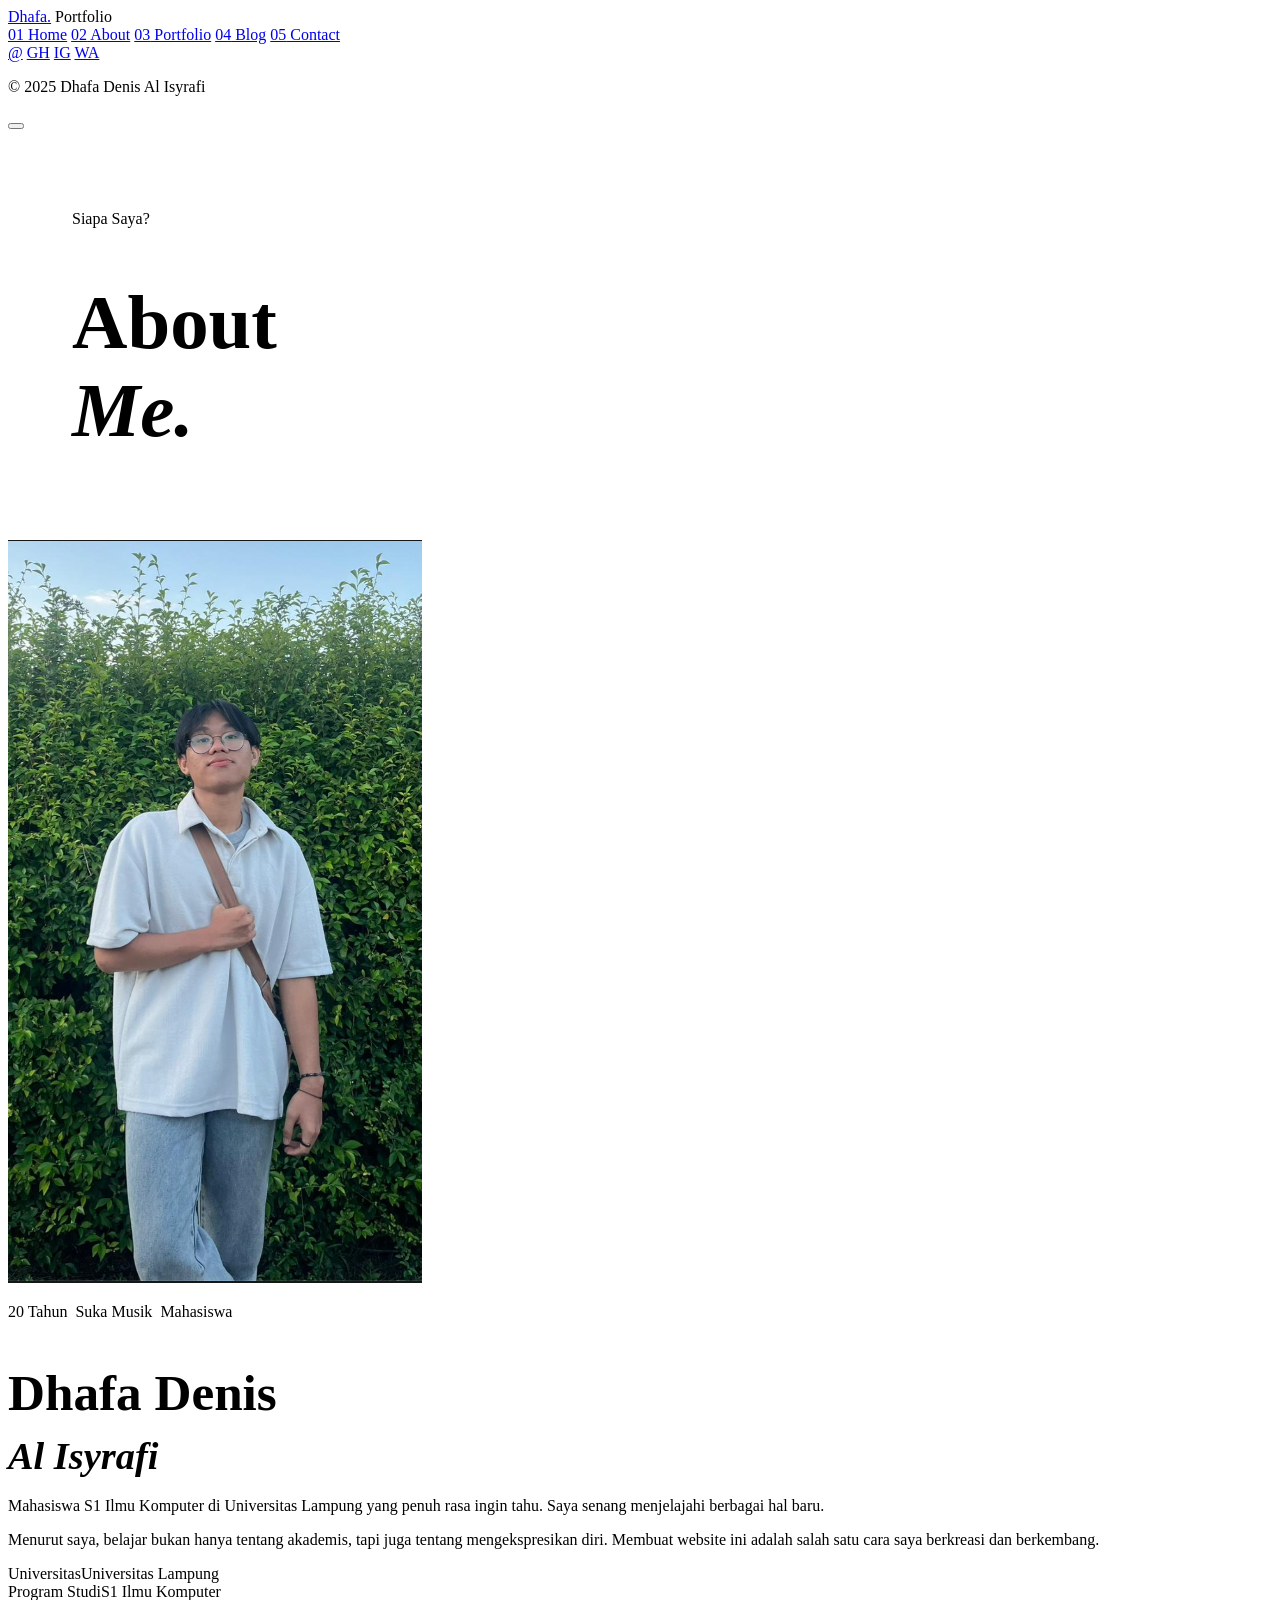
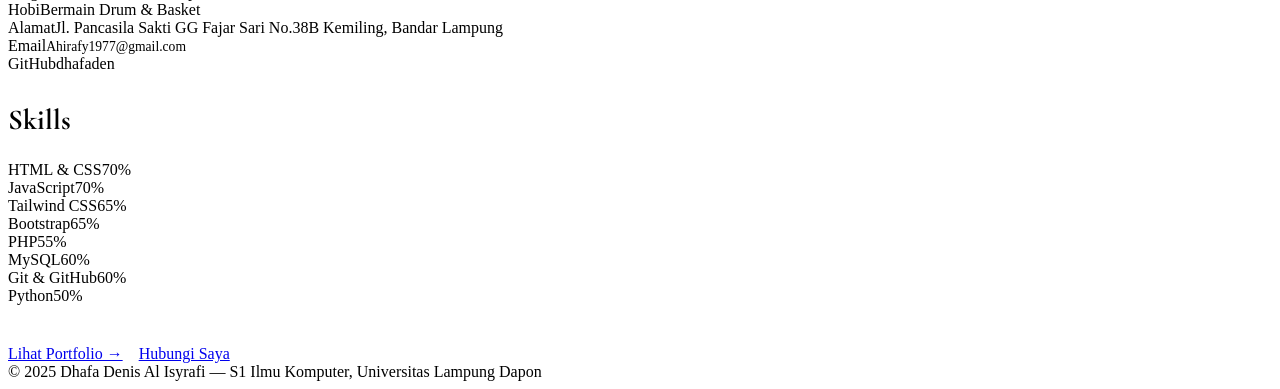
==== about.html @ 59f8dd5e "Add files via upload" ====
<!DOCTYPE html>
<html lang="id">
<head>
  <meta charset="UTF-8"/>
  <meta name="viewport" content="width=device-width, initial-scale=1.0"/>
  <title>Dhafa Denis | About</title>
  <link rel="stylesheet" href="css/style.css"/>
  <link href="https://fonts.googleapis.com/css2?family=Cormorant+Garamond:ital,wght@0,400;0,600;0,700;1,400;1,600&family=DM+Sans:wght@300;400;500&display=swap" rel="stylesheet"/>
</head>
<body>

<aside class="sidebar" id="sidebar">
  <a href="index.html" class="sidebar-logo">Dhafa.</a>
  <span class="sidebar-tagline">Portfolio</span>
  <nav class="sidebar-nav">
    <a href="index.html"><span class="nav-num">01</span> Home</a>
    <a href="about.html" class="active"><span class="nav-num">02</span> About</a>
    <a href="portfolio.html"><span class="nav-num">03</span> Portfolio</a>
    <a href="blog.html"><span class="nav-num">04</span> Blog</a>
    <a href="contact.html"><span class="nav-num">05</span> Contact</a>
  </nav>
  <div class="sidebar-divider"></div>
  <div class="sidebar-socials">
    <a href="mailto:Ahirafy1977@gmail.com" class="social-icon">@</a>
    <a href="https://github.com/dhafaden" target="_blank" class="social-icon">GH</a>
    <a href="https://instagram.com/dhafadns" target="_blank" class="social-icon">IG</a>
    <a href="https://wa.me/6282176998906" target="_blank" class="social-icon">WA</a>
  </div>
  <p class="sidebar-copy">&copy; <span class="current-year">2025</span> Dhafa Denis Al Isyrafi</p>
</aside>

<div class="sidebar-overlay" id="overlay" onclick="closeSidebar()"></div>
<button class="hamburger" id="hamburger" onclick="toggleSidebar()"><span></span><span></span><span></span></button>

<main class="main">
  <header style="padding:5rem 4rem 2rem;border-bottom:1px solid rgba(255,243,236,0.06);">
    <span class="section-label">Siapa Saya?</span>
    <span class="deco-line"></span>
    <h1 style="font-size:clamp(2.5rem,6vw,5rem);font-weight:700;">About<br/><em style="color:var(--highlight)">Me.</em></h1>
  </header>

  <section class="page-content">
    <div class="about-grid">

      <div class="about-photo-col">
        <div class="about-photo">
          <img src="dapon.png" alt="Foto Dhafa Denis" />
        </div>
        <div style="margin-top:1rem;display:flex;gap:0.5rem;flex-wrap:wrap;">
          <span class="tag">20 Tahun</span>
          <span class="tag">Suka Musik</span>
          <span class="tag">Mahasiswa</span>
        </div>
      </div>

      <div>
        <h2 style="font-size:clamp(2rem,4vw,3.5rem);font-weight:600;margin-bottom:0.75rem;" class="reveal">
          Dhafa Denis<br/><em style="color:var(--highlight);font-size:0.75em;">Al Isyrafi</em>
        </h2>

        <p class="about-bio reveal">
          Mahasiswa S1 Ilmu Komputer di Universitas Lampung yang penuh rasa ingin tahu. Saya senang menjelajahi berbagai hal baru.
        </p>
        <p class="about-bio reveal">
          Menurut saya, belajar bukan hanya tentang akademis, tapi juga tentang mengekspresikan diri. Membuat website ini adalah salah satu cara saya berkreasi dan berkembang.
        </p>

        <div class="facts-grid reveal">
          <div class="fact"><span class="fact-label">Universitas</span><span class="fact-val">Universitas Lampung</span></div>
          <div class="fact"><span class="fact-label">Program Studi</span><span class="fact-val">S1 Ilmu Komputer</span></div>
          <div class="fact"><span class="fact-label">Hobi</span><span class="fact-val">Bermain Drum & Basket</span></div>
          <div class="fact"><span class="fact-label">Alamat</span><span class="fact-val">Jl. Pancasila Sakti GG Fajar Sari No.38B Kemiling, Bandar Lampung</span></div>
          <div class="fact"><span class="fact-label">Email</span><span class="fact-val" style="font-size:0.85rem;">Ahirafy1977@gmail.com</span></div>
          <div class="fact"><span class="fact-label">GitHub</span><span class="fact-val">dhafaden</span></div>
        </div>

        <div class="skills-section reveal">
          <h3 style="font-family:'Cormorant Garamond',serif;font-size:1.8rem;margin-bottom:1.5rem;color:var(--headline);">Skills</h3>

          <div class="skill-item">
            <div class="skill-header"><span class="skill-name">HTML &amp; CSS</span><span class="skill-percent">70%</span></div>
            <div class="skill-bar"><div class="skill-fill" data-level="70"></div></div>
          </div>
          <div class="skill-item">
            <div class="skill-header"><span class="skill-name">JavaScript</span><span class="skill-percent">70%</span></div>
            <div class="skill-bar"><div class="skill-fill" data-level="70"></div></div>
          </div>
          <div class="skill-item">
            <div class="skill-header"><span class="skill-name">Tailwind CSS</span><span class="skill-percent">65%</span></div>
            <div class="skill-bar"><div class="skill-fill" data-level="65"></div></div>
          </div>
          <div class="skill-item">
            <div class="skill-header"><span class="skill-name">Bootstrap</span><span class="skill-percent">65%</span></div>
            <div class="skill-bar"><div class="skill-fill" data-level="65"></div></div>
          </div>
          <div class="skill-item">
            <div class="skill-header"><span class="skill-name">PHP</span><span class="skill-percent">55%</span></div>
            <div class="skill-bar"><div class="skill-fill" data-level="55"></div></div>
          </div>
          <div class="skill-item">
            <div class="skill-header"><span class="skill-name">MySQL</span><span class="skill-percent">60%</span></div>
            <div class="skill-bar"><div class="skill-fill" data-level="60"></div></div>
          </div>
          <div class="skill-item">
            <div class="skill-header"><span class="skill-name">Git &amp; GitHub</span><span class="skill-percent">60%</span></div>
            <div class="skill-bar"><div class="skill-fill" data-level="60"></div></div>
          </div>
          <div class="skill-item">
            <div class="skill-header"><span class="skill-name">Python</span><span class="skill-percent">50%</span></div>
            <div class="skill-bar"><div class="skill-fill" data-level="50"></div></div>
          </div>
        </div>

        <div style="margin-top:2.5rem;" class="reveal">
          <a href="portfolio.html" class="btn-primary">Lihat Portfolio &rarr;</a>
          &nbsp;&nbsp;
          <a href="contact.html" class="btn-outline">Hubungi Saya</a>
        </div>
      </div>
    </div>
  </section>

  <footer>
    <span>&copy; <span class="current-year">2025</span> Dhafa Denis Al Isyrafi &mdash; S1 Ilmu Komputer, Universitas Lampung</span>
    <span style="color:var(--highlight);">Dapon</span>
  </footer>
</main>

<script src="js/main.js"></script>
</body>
</html>
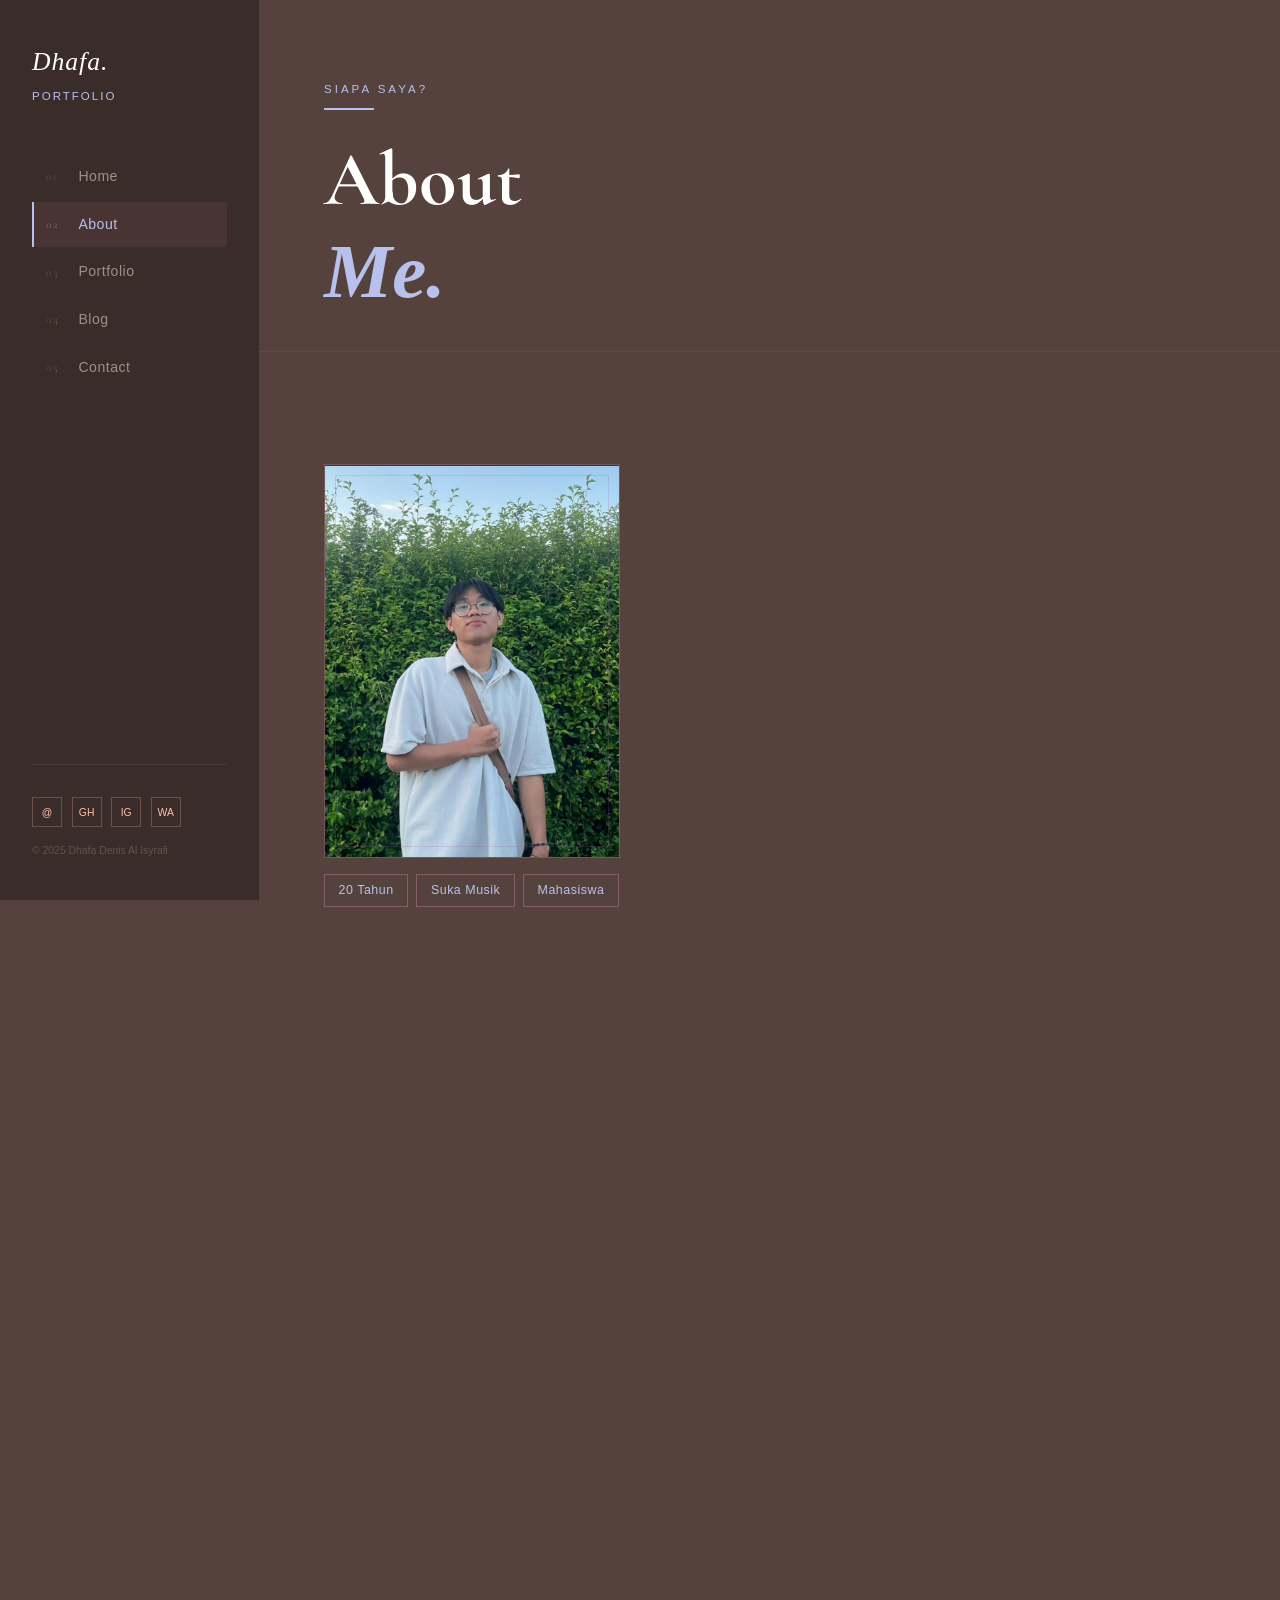
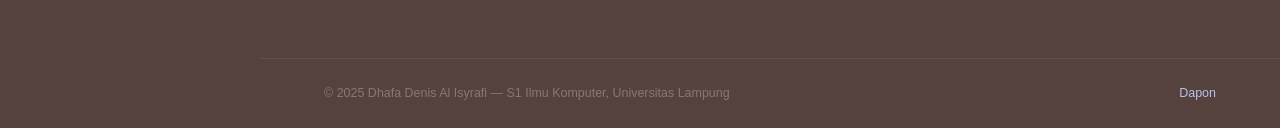
==== commit 2988d9a0: "Fix stylesheet link path in about.html" ====
--- a/about.html
+++ b/about.html
@@ -4,7 +4,7 @@
   <meta charset="UTF-8"/>
   <meta name="viewport" content="width=device-width, initial-scale=1.0"/>
   <title>Dhafa Denis | About</title>
-  <link rel="stylesheet" href="css/style.css"/>
+  <link rel="stylesheet" href="style.css">
   <link href="https://fonts.googleapis.com/css2?family=Cormorant+Garamond:ital,wght@0,400;0,600;0,700;1,400;1,600&family=DM+Sans:wght@300;400;500&display=swap" rel="stylesheet"/>
 </head>
 <body>
--- a/style.css
+++ b/style.css
@@ -0,0 +1,558 @@
+:root {
+  --bg:        #55423d;
+  --bg-dark:   #3a2c28;
+  --bg-card:   rgba(39,28,25,0.6);
+  --headline:  #fffffe;
+  --para:      #fff3ec;
+  --btn:       #ffc0ad;
+  --btn-text:  #271c19;
+  --stroke:    #140d0b;
+  --highlight: #b8c1ec;
+  --secondary: #ffc0ad;
+  --tertiary:  #b8c1ec;
+  --sidebar-w: 260px;
+  --transition: all 0.3s ease;
+}
+
+*, *::before, *::after { margin: 0; padding: 0; box-sizing: border-box; }
+html { scroll-behavior: smooth; font-size: 16px; }
+
+body {
+  background-color: var(--bg);
+  color: var(--para);
+  font-family: 'DM Sans', sans-serif;
+  line-height: 1.7;
+  display: flex;
+  min-height: 100vh;
+}
+
+h1, h2, h3, h4, h5 {
+  font-family: 'Cormorant Garamond', serif;
+  color: var(--headline);
+  line-height: 1.2;
+}
+
+p { color: var(--para); font-weight: 300; }
+a { text-decoration: none; color: inherit; }
+ul { list-style: none; }
+img { max-width: 100%; display: block; }
+
+::-webkit-scrollbar { width: 5px; }
+::-webkit-scrollbar-track { background: var(--bg-dark); }
+::-webkit-scrollbar-thumb { background: var(--highlight); border-radius: 3px; }
+
+.sidebar {
+  width: var(--sidebar-w);
+  min-height: 100vh;
+  background-color: var(--bg-dark);
+  border-right: 1px solid rgba(255,192,173,0.12);
+  position: fixed;
+  top: 0; left: 0; bottom: 0;
+  display: flex;
+  flex-direction: column;
+  padding: 2.5rem 2rem;
+  z-index: 100;
+  transition: transform 0.35s ease;
+}
+
+.sidebar-logo {
+  font-family: 'Cormorant Garamond', serif;
+  font-size: 1.6rem; font-style: italic;
+  color: var(--headline); letter-spacing: 1px;
+  margin-bottom: 0.2rem; display: block;
+}
+
+.sidebar-tagline {
+  font-size: 0.72rem; letter-spacing: 2px;
+  text-transform: uppercase; color: var(--highlight);
+  margin-bottom: 3rem; display: block;
+}
+
+.sidebar-nav { display: flex; flex-direction: column; gap: 0.2rem; flex: 1; }
+
+.sidebar-nav a {
+  display: flex; align-items: center; gap: 0.9rem;
+  padding: 0.65rem 0.75rem;
+  color: rgba(255,243,236,0.5);
+  font-size: 0.88rem; font-weight: 300; letter-spacing: 0.5px;
+  border-left: 2px solid transparent;
+  transition: var(--transition);
+  position: relative;
+}
+
+.sidebar-nav a:hover {
+  color: var(--para);
+  border-left-color: rgba(232,143,179,0.4);
+  background-color: rgba(232,143,179,0.05);
+  padding-left: 1rem;
+}
+
+.sidebar-nav a.active {
+  color: var(--highlight);
+  border-left-color: var(--highlight);
+  background-color: rgba(232,143,179,0.08);
+  font-weight: 400;
+}
+
+.nav-num {
+  font-family: 'Cormorant Garamond', serif;
+  font-size: 0.72rem; opacity: 0.4; min-width: 18px;
+}
+
+.sidebar-divider {
+  width: 100%; height: 1px;
+  background-color: rgba(255,243,236,0.08);
+  margin: 1.5rem 0;
+}
+
+.sidebar-socials { display: flex; gap: 0.6rem; flex-wrap: wrap; margin-top: 0.5rem; }
+
+.social-icon {
+  width: 30px; height: 30px;
+  border: 1px solid rgba(255,192,173,0.25);
+  display: flex; align-items: center; justify-content: center;
+  color: var(--secondary); font-size: 0.65rem; font-weight: 500;
+  transition: var(--transition); text-decoration: none;
+}
+
+.social-icon:hover { border-color: var(--highlight); color: var(--highlight); background-color: rgba(232,143,179,0.1); }
+
+.sidebar-copy { font-size: 0.65rem; color: rgba(255,243,236,0.2); margin-top: 1rem; line-height: 1.6; }
+
+.hamburger {
+  display: none; position: fixed;
+  top: 1.2rem; right: 1.2rem; z-index: 200;
+  background-color: var(--bg-dark);
+  border: 1px solid rgba(255,192,173,0.2);
+  padding: 0.55rem; cursor: pointer;
+  flex-direction: column; gap: 5px;
+}
+
+.hamburger span { display: block; width: 22px; height: 1.5px; background-color: var(--para); transition: var(--transition); }
+
+.hamburger.open span:nth-child(1) { transform: translateY(6.5px) rotate(45deg); }
+.hamburger.open span:nth-child(2) { opacity: 0; }
+.hamburger.open span:nth-child(3) { transform: translateY(-6.5px) rotate(-45deg); }
+
+.sidebar-overlay { display: none; position: fixed; inset: 0; background-color: rgba(20,13,11,0.6); z-index: 99; }
+.sidebar-overlay.open { display: block; }
+
+.main { margin-left: var(--sidebar-w); flex: 1; min-height: 100vh; display: flex; flex-direction: column; }
+.page-content { padding: 6rem 4rem 4rem; flex: 1; }
+
+.section-label {
+  display: block; font-size: 0.72rem;
+  letter-spacing: 3px; text-transform: uppercase;
+  color: var(--highlight); margin-bottom: 0.5rem;
+}
+
+.deco-line { display: block; width: 50px; height: 2px; background-color: var(--highlight); margin-bottom: 1.5rem; }
+
+.section-title { font-size: clamp(2.2rem, 5vw, 4rem); font-weight: 600; margin-bottom: 1rem; }
+
+.btn-primary {
+  display: inline-block; background-color: var(--btn); color: var(--btn-text);
+  padding: 0.75rem 2rem; border: none; cursor: pointer;
+  font-family: 'DM Sans', sans-serif; font-size: 0.9rem; font-weight: 500;
+  letter-spacing: 0.5px; transition: var(--transition); text-decoration: none;
+}
+
+.btn-primary:hover {
+  background-color: var(--highlight); color: var(--headline);
+  transform: translateY(-3px);
+  box-shadow: 0 8px 25px rgba(232,143,179,0.3);
+}
+
+.btn-primary:active { transform: translateY(-1px); }
+
+.btn-outline {
+  display: inline-block; border: 1px solid var(--btn); color: var(--btn);
+  padding: 0.75rem 2rem; background-color: transparent; cursor: pointer;
+  font-family: 'DM Sans', sans-serif; font-size: 0.9rem; font-weight: 300;
+  letter-spacing: 0.5px; transition: var(--transition); text-decoration: none;
+}
+
+.btn-outline:hover { background-color: var(--btn); color: var(--btn-text); }
+.btn-sm { padding: 0.5rem 1.25rem; font-size: 0.8rem; }
+
+.card {
+  background-color: var(--bg-card);
+  border: 1px solid rgba(255,192,173,0.15);
+  padding: 1.5rem; position: relative; overflow: hidden;
+  transition: var(--transition);
+  box-shadow: 2px 2px 12px rgba(20,13,11,0.3);
+}
+
+.card:hover {
+  border-color: rgba(232,143,179,0.35); transform: translateY(-5px);
+  box-shadow: 4px 8px 30px rgba(20,13,11,0.5);
+}
+
+.card:first-child { border-top: 2px solid var(--highlight); }
+
+footer {
+  border-top: 1px solid rgba(255,243,236,0.07);
+  padding: 1.5rem 4rem; font-size: 0.78rem;
+  color: rgba(255,243,236,0.3); font-weight: 300;
+  display: flex; justify-content: space-between;
+  align-items: center; flex-wrap: wrap; gap: 0.5rem;
+}
+
+.hero-section {
+  min-height: 100vh; display: flex; align-items: center;
+  position: relative; overflow: hidden; padding: 6rem 4rem 4rem;
+}
+
+.hero-blob {
+  position: absolute; border-radius: 50%; pointer-events: none;
+  animation: float 6s ease-in-out infinite;
+}
+
+.hero-blob-1 {
+  width: 350px; height: 350px;
+  background: radial-gradient(circle, rgba(150,86,161,0.12), transparent 70%);
+  top: 10%; right: 5%;
+}
+
+.hero-blob-2 {
+  width: 200px; height: 200px;
+  background: radial-gradient(circle, rgba(232,143,179,0.1), transparent 70%);
+  bottom: 20%; right: 20%; animation-delay: 3s;
+}
+
+.hero-blob-3 {
+  width: 120px; height: 120px;
+  background: radial-gradient(circle, rgba(255,192,173,0.15), transparent 70%);
+  top: 30%; right: 35%; animation-delay: 1.5s;
+}
+
+/* CSS Animation */
+@keyframes float {
+  0%, 100% { transform: translateY(0px); }
+  50% { transform: translateY(-20px); }
+}
+
+@keyframes fadeInUp {
+  from { opacity: 0; transform: translateY(30px); }
+  to { opacity: 1; transform: translateY(0); }
+}
+
+@keyframes fadeInLeft {
+  from { opacity: 0; transform: translateX(-30px); }
+  to { opacity: 1; transform: translateX(0); }
+}
+
+@keyframes pulse {
+  0%, 100% { transform: scale(1); }
+  50% { transform: scale(1.05); }
+}
+
+.hero-content { max-width: 650px; position: relative; z-index: 1; }
+
+.hero-greeting {
+  font-size: 1rem; color: var(--secondary); font-weight: 300;
+  margin-bottom: 0.5rem; animation: fadeInLeft 0.8s ease forwards;
+}
+
+.hero-name {
+  font-family: 'Cormorant Garamond', serif;
+  font-size: clamp(3.5rem, 9vw, 7rem);
+  font-weight: 700; line-height: 1; color: var(--headline);
+  margin-bottom: 0.5rem; animation: fadeInUp 0.9s ease 0.2s both;
+}
+
+.hero-name em { font-style: italic; color: var(--highlight); }
+
+.hero-typed-row {
+  display: flex; align-items: center; gap: 0.75rem;
+  margin-bottom: 1.5rem; min-height: 2rem;
+  animation: fadeInUp 0.9s ease 0.4s both;
+}
+
+.hero-dash { width: 30px; height: 1px; background-color: var(--highlight); flex-shrink: 0; }
+.typed-text { font-size: 1rem; font-weight: 300; color: var(--secondary); }
+
+.cursor {
+  display: inline-block; width: 2px; height: 1em;
+  background-color: var(--secondary); margin-left: 2px;
+  animation: blink 0.8s step-end infinite; vertical-align: middle;
+}
+
+@keyframes blink { 0%,100%{opacity:1} 50%{opacity:0} }
+
+.hero-desc {
+  color: var(--para); font-weight: 300; max-width: 500px;
+  margin-bottom: 2.5rem; line-height: 1.85;
+  animation: fadeInUp 0.9s ease 0.5s both;
+}
+
+.hero-btns { display: flex; gap: 1rem; flex-wrap: wrap; animation: fadeInUp 0.9s ease 0.6s both; }
+
+.hero-stats { display: flex; gap: 2.5rem; margin-top: 3rem; animation: fadeInUp 0.9s ease 0.7s both; }
+
+.stat-num {
+  font-family: 'Cormorant Garamond', serif;
+  font-size: 2rem; font-weight: 700;
+  color: var(--highlight); display: block;
+}
+
+.stat-label {
+  font-size: 0.72rem; color: rgba(255,243,236,0.5);
+  text-transform: uppercase; letter-spacing: 1px;
+}
+
+.scroll-hint {
+  position: absolute; bottom: 2rem; left: 4rem;
+  display: flex; align-items: center; gap: 0.75rem;
+  font-size: 0.7rem; letter-spacing: 2px; text-transform: uppercase;
+  color: rgba(255,243,236,0.25);
+}
+
+.scroll-hint-line { width: 40px; height: 1px; background-color: rgba(255,243,236,0.2); }
+
+.about-grid { display: grid; grid-template-columns: 1fr 1.8fr; gap: 4rem; align-items: start; margin-top: 1rem; }
+.about-photo-col { position: sticky; top: 2rem; }
+
+.about-photo {
+  width: 100%; aspect-ratio: 3/4;
+  overflow: hidden; border: 1px solid rgba(232,143,179,0.25);
+  position: relative;
+}
+
+.about-photo::after {
+  content: ''; position: absolute; inset: 10px;
+  border: 1px solid rgba(150,86,161,0.2); pointer-events: none;
+}
+
+.about-photo img { width: 100%; height: 100%; object-fit: cover; object-position: center top; }
+
+.about-bio { font-weight: 300; line-height: 1.85; margin-bottom: 1rem; }
+
+.about-tags { display: flex; flex-wrap: wrap; gap: 0.5rem; margin: 1.5rem 0; }
+
+.tag {
+  border: 1px solid rgba(232,143,179,0.35);
+  color: var(--highlight); font-size: 0.78rem;
+  padding: 0.3rem 0.85rem; letter-spacing: 0.5px;
+  transition: var(--transition);
+}
+
+.tag:hover { background-color: rgba(232,143,179,0.1); }
+
+.facts-grid { display: grid; grid-template-columns: 1fr 1fr; gap: 1.25rem; margin-top: 2rem; }
+
+.fact { border-left: 2px solid var(--highlight); padding-left: 0.9rem; }
+.fact-label { font-size: 0.7rem; letter-spacing: 2px; text-transform: uppercase; color: var(--secondary); display: block; }
+.fact-val { font-family: 'Cormorant Garamond', serif; font-size: 1.05rem; color: var(--headline); }
+
+.skills-section { margin-top: 3rem; }
+.skill-item { margin-bottom: 1.2rem; overflow: hidden; }
+.skill-header { display: flex; justify-content: space-between; margin-bottom: 6px; font-size: 0.85rem; color: var(--para); }
+.skill-name { float: left; }
+.skill-percent { float: right; color: var(--highlight); }
+.skill-bar { clear: both; height: 3px; background-color: rgba(255,243,236,0.08); }
+.skill-fill { height: 100%; background-color: var(--highlight); width: 0; transition: width 1.2s ease; }
+
+.filter-section { display: flex; gap: 0.5rem; flex-wrap: wrap; margin-bottom: 2.5rem; }
+
+.filter-btn {
+  border: 1px solid rgba(255,192,173,0.2);
+  color: rgba(255,243,236,0.55);
+  font-family: 'DM Sans', sans-serif; font-size: 0.8rem;
+  padding: 0.45rem 1.2rem; background-color: transparent;
+  cursor: pointer; transition: var(--transition); letter-spacing: 0.5px;
+}
+
+.filter-btn:hover, .filter-btn.active {
+  background-color: var(--highlight); color: var(--btn-text); border-color: var(--highlight);
+}
+
+.projects-grid { display: grid; grid-template-columns: repeat(auto-fill, minmax(280px, 1fr)); gap: 1.5rem; }
+
+.project-card {
+  background-color: var(--bg-card);
+  border: 1px solid rgba(255,192,173,0.15);
+  position: relative; overflow: hidden;
+  transition: var(--transition);
+  box-shadow: 2px 2px 10px rgba(20,13,11,0.3);
+}
+
+.project-card:hover {
+  transform: translateY(-5px); border-color: rgba(232,143,179,0.4);
+  box-shadow: 0 15px 40px rgba(20,13,11,0.5);
+}
+
+.project-card:nth-child(odd) { border-top: 2px solid var(--highlight); }
+.project-card:nth-child(even) { border-top: 2px solid var(--tertiary); }
+.project-card.hidden { display: none; }
+
+.project-thumb {
+  width: 100%; height: 180px;
+  background: linear-gradient(135deg, rgba(150,86,161,0.2), rgba(232,143,179,0.1));
+  display: flex; align-items: center; justify-content: center;
+  font-size: 3rem; position: relative; overflow: hidden;
+}
+
+.project-thumb::after {
+  content: ''; position: absolute; inset: 0;
+  background: rgba(39,28,25,0); transition: var(--transition);
+}
+
+.project-card:hover .project-thumb::after { background: rgba(39,28,25,0.3); }
+
+.project-body { padding: 1.25rem; }
+.project-tags { display: flex; gap: 0.4rem; flex-wrap: wrap; margin-bottom: 0.75rem; }
+
+.project-tag {
+  font-size: 0.68rem; padding: 0.15rem 0.6rem;
+  border: 1px solid rgba(255,192,173,0.2);
+  color: var(--secondary); letter-spacing: 0.5px;
+}
+
+.project-title { font-family: 'Cormorant Garamond', serif; font-size: 1.3rem; color: var(--headline); margin-bottom: 0.5rem; }
+.project-desc { font-size: 0.85rem; color: rgba(255,243,236,0.65); font-weight: 300; line-height: 1.6; margin-bottom: 1rem; }
+.project-links { display: flex; gap: 0.75rem; }
+
+.blog-layout { display: grid; grid-template-columns: 1fr 300px; gap: 3rem; align-items: start; }
+
+article.blog-card {
+  background-color: var(--bg-card);
+  border: 1px solid rgba(255,192,173,0.12);
+  margin-bottom: 1.5rem; transition: var(--transition);
+  box-shadow: 2px 2px 10px rgba(20,13,11,0.2);
+}
+
+article.blog-card:hover { border-color: rgba(232,143,179,0.3); box-shadow: 4px 8px 25px rgba(20,13,11,0.4); }
+
+.blog-thumb {
+  width: 100%; height: 200px;
+  background: linear-gradient(135deg, var(--bg-dark), rgba(150,86,161,0.2));
+  display: flex; align-items: center; justify-content: center; font-size: 3rem;
+}
+
+.blog-body { padding: 1.5rem; }
+
+.blog-meta {
+  display: flex; gap: 1rem; font-size: 0.75rem;
+  color: rgba(255,243,236,0.4); margin-bottom: 0.75rem;
+  text-transform: uppercase; letter-spacing: 0.5px;
+}
+
+.blog-cat { color: var(--highlight); }
+.blog-title { font-family: 'Cormorant Garamond', serif; font-size: 1.6rem; color: var(--headline); margin-bottom: 0.75rem; line-height: 1.3; }
+.blog-excerpt { font-size: 0.9rem; color: rgba(255,243,236,0.65); font-weight: 300; line-height: 1.7; margin-bottom: 1.25rem; }
+
+aside.blog-sidebar { position: sticky; top: 2rem; }
+
+.widget { background-color: var(--bg-card); border: 1px solid rgba(255,192,173,0.12); padding: 1.5rem; margin-bottom: 1.5rem; }
+
+.widget-title {
+  font-family: 'Cormorant Garamond', serif; font-size: 1.2rem;
+  color: var(--headline); margin-bottom: 1rem; padding-bottom: 0.5rem;
+  border-bottom: 1px solid rgba(232,143,179,0.2);
+}
+
+.widget-list li {
+  padding: 0.5rem 0; border-bottom: 1px solid rgba(255,243,236,0.05);
+  font-size: 0.85rem; color: rgba(255,243,236,0.65);
+  transition: var(--transition); cursor: pointer;
+}
+
+.widget-list li:last-child { border-bottom: none; }
+.widget-list li:hover { color: var(--highlight); padding-left: 0.5rem; }
+
+.widget-tags { display: flex; flex-wrap: wrap; gap: 0.5rem; }
+.widget-tag {
+  font-size: 0.72rem; padding: 0.25rem 0.7rem;
+  border: 1px solid rgba(232,143,179,0.25);
+  color: rgba(255,243,236,0.55); cursor: pointer; transition: var(--transition);
+}
+.widget-tag:hover { border-color: var(--highlight); color: var(--highlight); }
+
+.contact-layout { display: grid; grid-template-columns: 1fr 1.3fr; gap: 4rem; align-items: start; }
+
+.contact-info-title { font-size: clamp(2rem, 5vw, 3.5rem); font-weight: 600; margin-bottom: 1rem; }
+.contact-info-desc { font-weight: 300; margin-bottom: 2rem; max-width: 320px; }
+
+.contact-links { display: flex; flex-direction: column; gap: 1rem; margin-bottom: 2rem; }
+
+.c-link { display: flex; align-items: center; gap: 1rem; color: var(--para); text-decoration: none; font-weight: 300; font-size: 0.9rem; transition: var(--transition); }
+.c-link:hover { color: var(--highlight); }
+.c-icon { width: 36px; height: 36px; border: 1px solid rgba(255,192,173,0.2); display: flex; align-items: center; justify-content: center; font-size: 0.72rem; color: var(--highlight); flex-shrink: 0; transition: var(--transition); }
+.c-link:hover .c-icon { background-color: rgba(232,143,179,0.1); border-color: var(--highlight); }
+
+.contact-form { display: flex; flex-direction: column; gap: 1.1rem; }
+
+fieldset { border: 1px solid rgba(255,192,173,0.2); padding: 1.25rem; margin-bottom: 0.5rem; }
+legend { font-size: 0.8rem; letter-spacing: 1.5px; text-transform: uppercase; color: var(--secondary); padding: 0 0.5rem; }
+
+.form-group { display: flex; flex-direction: column; gap: 0.35rem; }
+.form-group label { font-size: 0.72rem; letter-spacing: 1.5px; text-transform: uppercase; color: var(--secondary); }
+
+.form-group input[type="text"],
+.form-group input[type="email"],
+.form-group input[type="password"],
+.form-group input[type="number"],
+.form-group input[type="date"],
+.form-group textarea,
+.form-group select {
+  background-color: rgba(39,28,25,0.7);
+  border: 1px solid rgba(255,192,173,0.2);
+  color: var(--headline); padding: 0.7rem 0.9rem;
+  font-family: 'DM Sans', sans-serif; font-size: 0.9rem;
+  outline: none; transition: border-color 0.3s; width: 100%; resize: none;
+}
+
+.form-group input:focus, .form-group textarea:focus, .form-group select:focus { border-color: var(--highlight); }
+.form-group select option { background-color: var(--bg-dark); }
+
+.radio-group, .checkbox-group { display: flex; flex-wrap: wrap; gap: 1rem; margin-top: 0.25rem; }
+.radio-item, .checkbox-item { display: flex; align-items: center; gap: 0.5rem; font-size: 0.88rem; color: var(--para); cursor: pointer; }
+.radio-item input[type="radio"], .checkbox-item input[type="checkbox"] { accent-color: var(--highlight); width: 16px; height: 16px; cursor: pointer; }
+
+.err-msg { font-size: 0.75rem; color: var(--highlight); display: none; }
+.form-group.has-error input, .form-group.has-error textarea, .form-group.has-error select { border-color: var(--highlight); }
+.form-group.has-error .err-msg { display: block; }
+
+.form-success { display: none; padding: 1rem; background-color: rgba(150,86,161,0.15); border: 1px solid rgba(150,86,161,0.3); color: var(--headline); font-size: 0.9rem; text-align: center; }
+
+.reveal { opacity: 0; transform: translateY(30px); transition: opacity 0.7s ease, transform 0.7s ease; }
+.reveal.visible { opacity: 1; transform: translateY(0); }
+
+.notification {
+  position: fixed; bottom: 2rem; right: 2rem; z-index: 999;
+  background-color: var(--bg-dark); border: 1px solid var(--highlight);
+  color: var(--para); padding: 1rem 1.5rem;
+  font-size: 0.88rem; max-width: 300px;
+  box-shadow: 0 8px 30px rgba(20,13,11,0.5);
+  transform: translateX(120%); transition: transform 0.4s ease;
+}
+.notification.show { transform: translateX(0); }
+
+@media (max-width: 1024px) {
+  .blog-layout { grid-template-columns: 1fr; }
+  aside.blog-sidebar { position: static; }
+}
+
+@media (max-width: 900px) {
+  :root { --sidebar-w: 0px; }
+  .sidebar { transform: translateX(-260px); width: 260px; }
+  .sidebar.open { transform: translateX(0); }
+  .hamburger { display: flex; }
+  .main { margin-left: 0; }
+  .page-content { padding: 5rem 1.75rem 3rem; }
+  .hero-section { padding: 5rem 1.75rem 3rem; }
+  .about-grid { grid-template-columns: 1fr; gap: 2.5rem; }
+  .about-photo-col { position: static; max-width: 260px; }
+  .contact-layout { grid-template-columns: 1fr; gap: 2.5rem; }
+  .facts-grid { grid-template-columns: 1fr 1fr; }
+  footer { padding: 1.5rem; flex-direction: column; text-align: center; }
+  .hero-stats { gap: 1.5rem; }
+  .scroll-hint { left: 1.75rem; }
+}
+
+@media (max-width: 600px) {
+  .facts-grid { grid-template-columns: 1fr; }
+  .projects-grid { grid-template-columns: 1fr; }
+  .hero-name { font-size: 3rem; }
+}
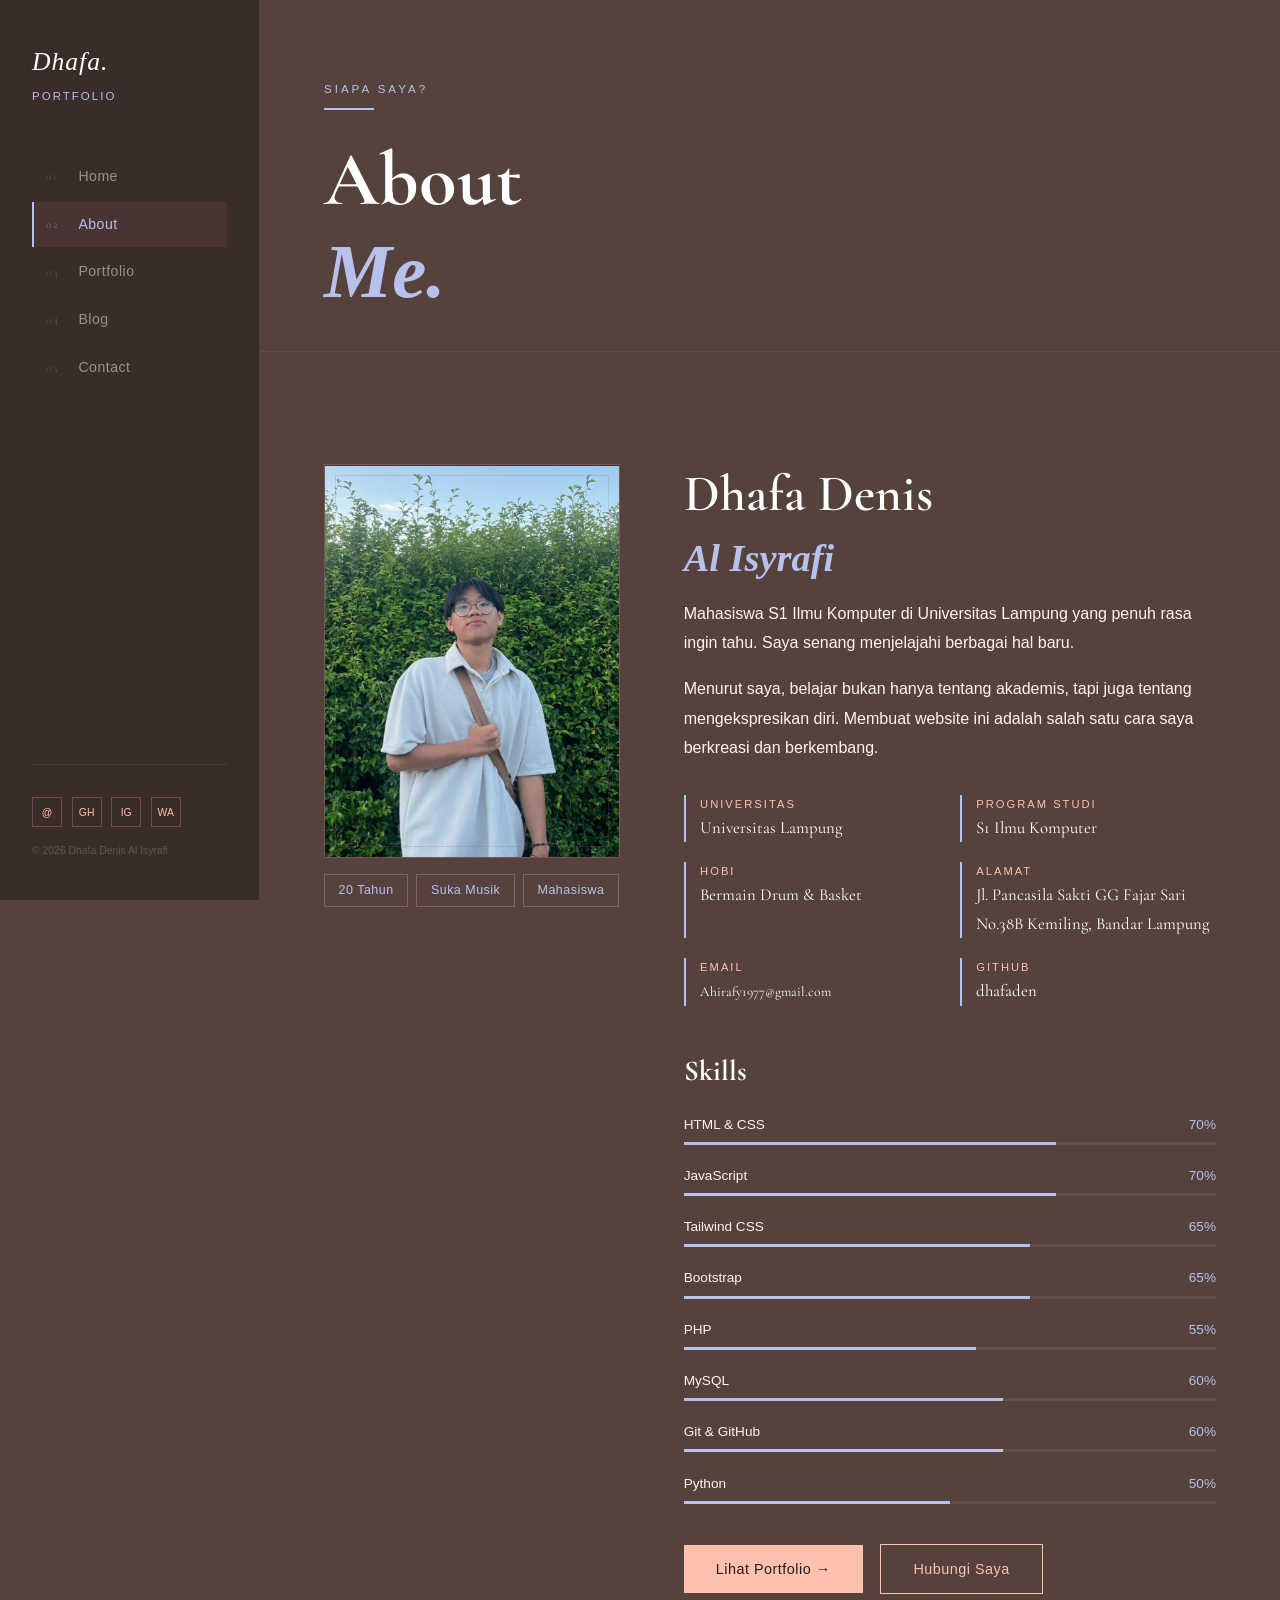
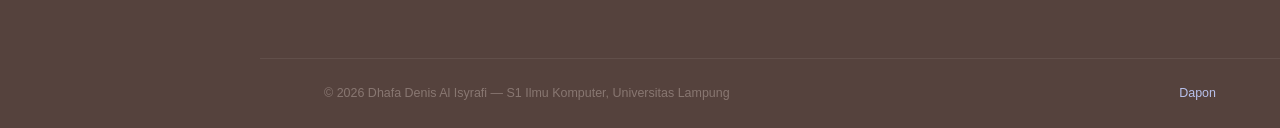
==== commit 8aee0284: "Update about.html" ====
--- a/about.html
+++ b/about.html
@@ -126,6 +126,6 @@
   </footer>
 </main>
 
-<script src="js/main.js"></script>
+<script src="main.js"></script>
 </body>
 </html>
--- a/style.css
+++ b/style.css
@@ -226,7 +226,6 @@
   top: 30%; right: 35%; animation-delay: 1.5s;
 }
 
-/* CSS Animation */
 @keyframes float {
   0%, 100% { transform: translateY(0px); }
   50% { transform: translateY(-20px); }
